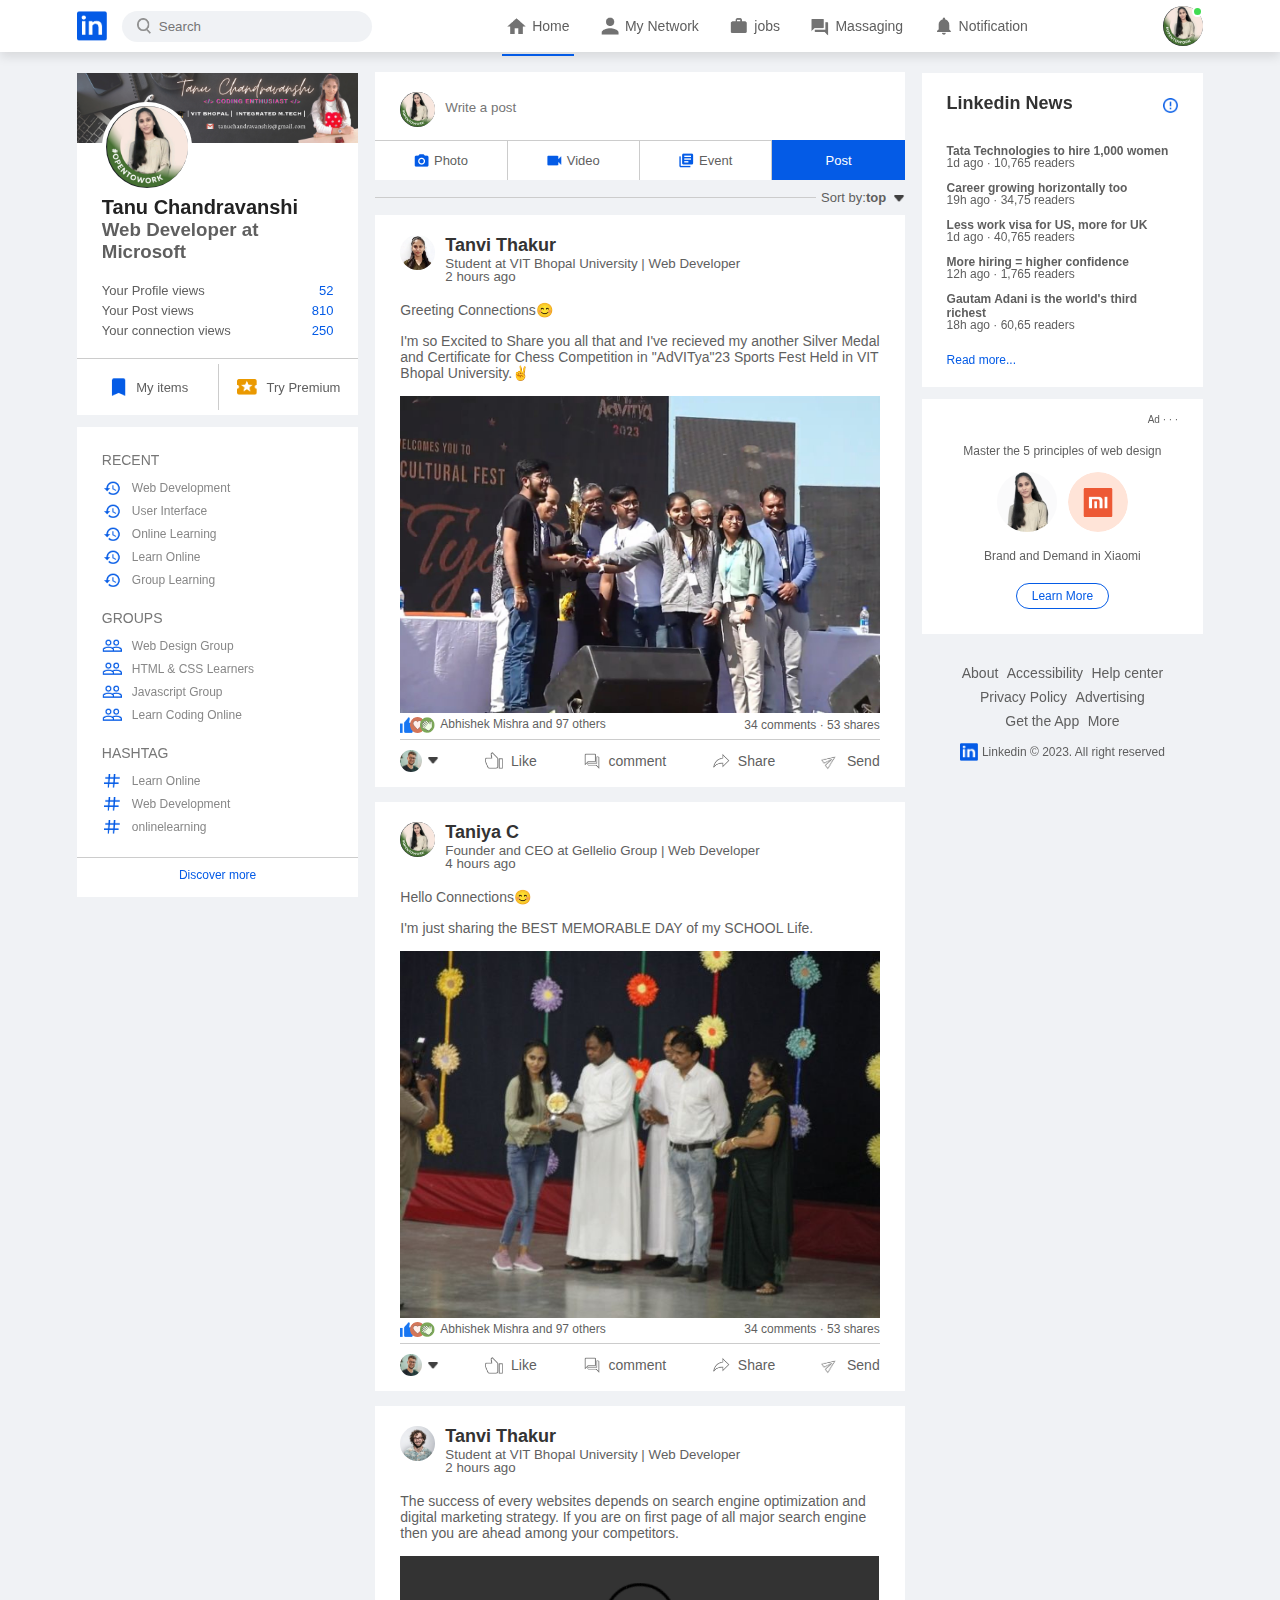
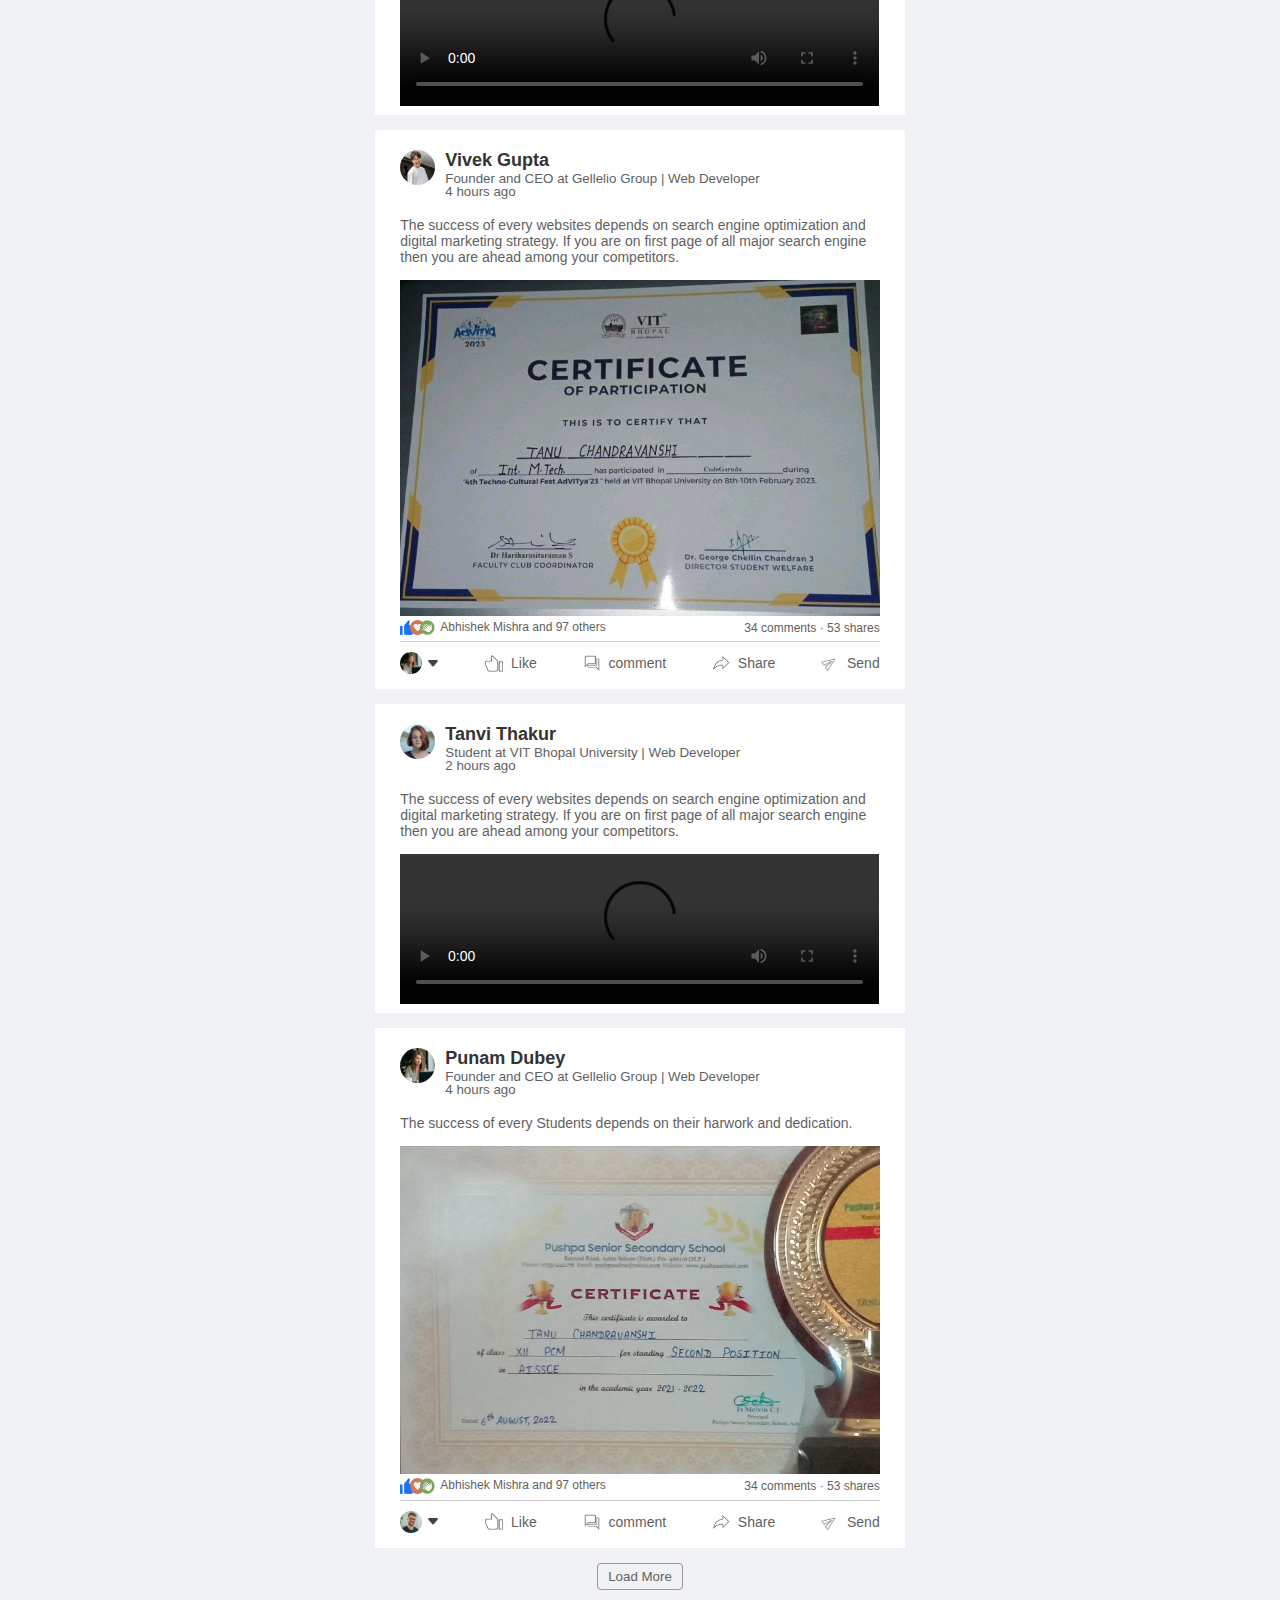
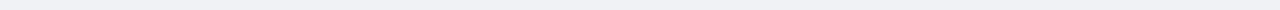
==== index.html @ ecf0cef1 "Add files via upload" ====
<!DOCTYPE html>
<html lang="en">

<head>
    <meta charset="UTF-8">
    <meta http-equiv="X-UA-Compatible" content="IE=edge">
    <meta name="viewport" content="width=device-width, initial-scale=1.0">
    <title>Linkedin Website</title>
    <link rel="stylesheet" href="style.css">
</head>

<body>

    <nav class="navbar">
        <div class="navbar-left">
            <a href="index.html" class="logo"><img src="images/logo.png"></a>

            <div class="search-box">
                <img src="images/search.png">
                <input type="text" placeholder="Search">
            </div>
        </div>
        <div class="navbar-center">
            <ul>
                <li><a href="#" class="active-link"><img src="images/home.png"> <span>Home</span></a></li>
                <li><a href="#"><img src="images/network.png"> <span>My Network</span></a></li>
                <li><a href="#"><img src="images/jobs.png"> <span>jobs</span></a></li>
                <li><a href="#"><img src="images/message.png"> <span>Massaging</span></a></li>
                <li><a href="#"><img src="images/notification.png"> <span>Notification</span></a></li>
            </ul>
        </div>
        <div class="navbar-right">
            <div class="online">
                <img src="images/tr.png" class="nav-profile-img" onclick="toggleMenu()">
            </div>

        </div>
        <!---------------------profile-drop  down menu---------------------->
        <div class="profile-menu-wrap" id="profileMenu">
            <div class="profile-menu">
                 <div id="dark-btn" >
                <span></span>

            </div>

                <div class="user-info">
                    <img src="images/tr.png">
                    <div>
                        <h3>Tanu Chandravanshi</h3>
                        <a href="profilee.html">See Your Profile</a>
                    </div>
                </div>
                <hr>
                <a href="#" class="profile-menu-link">
                    <img src="images/feedback.png">
                    <p>Give Feedback</p>
                    <span></span>
                </a>
                <a href="#" class="profile-menu-link">
                    <img src="images/setting.png">
                    <p>Setting & Privacy</p>
                    <span></span>
                </a>

                <a href="#" class="profile-menu-link">
                    <img src="images/help.png">
                    <p>Help & Support</p>
                    <span></span>
                </a>
                <a href="#" class="profile-menu-link">
                    <img src="images/display.png">
                    <p>Display & Accessibility</p>
                    <span></span>
                </a>
                <a href="#" class="profile-menu-link">
                    <img src="images/logout.png">
                    <p>Logout</p>
                    <span></span>
                </a>


            </div>
        </div>





    </nav>

    <!----------------------------navbar close---------------------------->

    <div class="container">
        <!-------------left-sidebar----------------->
        <div class="left-sidebar">
            <div class="sidebar-profile-box">
                <img src="images/banner.png" width="100%">
                <div class="sidebar-profile-info">
                    <img src="images/tr.png">
                    <h1>Tanu Chandravanshi</h1>
                    <h3>Web Developer at Microsoft</h3>
                    <ul>
                        <li>Your Profile views<span> 52</span></li>
                        <li>Your Post views<span> 810</span></li>
                        <li>Your connection views<span> 250</span></li>
                    </ul>
                </div>
                <div class="sidebar-profile-link">
                    <a href="#"><img src="images/items.png"> My items</a>
                    <a href="#"><img src="images/premium.png"> Try Premium</a>

                </div>

            </div>
            <div class="sidebar-activity" id="sidebarActivity">
                <h3>RECENT</h3>
                <a href="#"><img src="images/recent.png">Web Development</a>
                <a href="#"><img src="images/recent.png">User Interface</a>
                <a href="#"><img src="images/recent.png">Online Learning</a>
                <a href="#"><img src="images/recent.png">Learn Online</a>
                <a href="#"><img src="images/recent.png">Group Learning</a>
                <h3>GROUPS</h3>
                <a href="#"><img src="images/group.png">Web Design Group</a>
                <a href="#"><img src="images/group.png">HTML & CSS Learners</a>
                <a href="#"><img src="images/group.png"> Javascript Group</a>
                <a href="#"><img src="images/group.png">Learn Coding Online</a>
                <h3>HASHTAG</h3>
                <a href="#"><img src="images/hashtag.png">Learn Online</a>
                <a href="#"><img src="images/hashtag.png">Web Development</a>
                <a href="#"><img src="images/hashtag.png">onlinelearning</a>
                <div class="discover-more-link">
                    <a href="#">Discover more</a>
                </div>

            </div>

          <p id="showMoreLink" onclick="toggleActivity()">Show more <b>+</b></p>

        </div>
        <!-------------main-content---------->
        <div class="main-content">
            <div class="create-post">
                <div class="create-post-input">
                    <img src="images/tr.png">
                    <textarea rows="2" placeholder="Write a post"></textarea>
                </div>

                <div class="create-post-links">
                    <li><img src="images/photo.png">Photo</li>
                    <li><img src="images/video.png">Video</li>
                    <li><img src="images/event.png">Event</li>
                    <li>Post</li>
                </div>
            </div>
            <div class="sort-by">
                <hr>
                <p> Sort by:<span>top <img src="images/down-arrow.png"></span></p>


            </div>
            <div class="post">
                <div class="post-author">
                    <img src="images/tu.jpg">
                    <div>
                        <h1>Tanvi Thakur</h1>
                        <small>Student at VIT Bhopal University | Web Developer </small>
                        <small>2 hours ago</small>
                    </div>
                </div>
                <p>Greeting Connections😊<p>
                    I'm so Excited to Share you all that and I've recieved my another Silver Medal and Certificate for Chess Competition in "AdVITya"23 Sports Fest Held in VIT Bhopal University.✌</p></p>
                <img src="images/c4.jpg" width="100%">

                <div class="post-stats">
                    <div>
                        <img src="images/like-blue.png">
                        <img src="images/love.png">
                        <img src="images/clap.png">
                        <span class="liked-users">Abhishek Mishra and 97 others</span>

                    </div>
                    <div>
                        <span>34 comments &middot; 53 shares</span>
                    </div>



                </div>
                <div class="post-activity">
                    <div>
                        <img src="images/user-1.png" class="post-activity-user-icon">
                        <img src="images/down-arrow.png" class="post-activity-arrow-icon">
                    </div>
                    <div class="post-activity-link">
                        <img src="images/like.png">
                        <span>Like</span>
                    </div>
                    <div class="post-activity-link">
                        <img src="images/comment.png">
                        <span>comment</span>
                    </div>
                    <div class="post-activity-link">
                        <img src="images/share.png">
                        <span>Share</span>
                    </div>
                    <div class="post-activity-link">
                        <img src="images/send.png">
                        <span>Send</span>
                    </div>

                </div>

            </div>

            <div class="post">
                <div class="post-author">
                    <img src="images/tr.png">
                    <div>
                        <h1>Taniya C</h1>
                        <small>Founder and CEO at Gellelio Group | Web Developer </small>
                        <small>4 hours ago</small>
                    </div>
                </div>
                <p>Hello Connections😊  <p> I'm just sharing the BEST MEMORABLE DAY of my SCHOOL Life.
                </p>
                   
                    </p>
                <img src="images/c3.jpg" width="100%">

                <div class="post-stats">
                    <div>
                        <img src="images/like-blue.png">
                        <img src="images/love.png">
                        <img src="images/clap.png">
                        <span class="liked-users">Abhishek Mishra and 97 others</span>

                    </div>
                    <div>
                        <span>34 comments &middot; 53 shares</span>
                    </div>



                </div>
                <div class="post-activity">
                    <div>
                        <img src="images/user-1.png" class="post-activity-user-icon">
                        <img src="images/down-arrow.png" class="post-activity-arrow-icon">
                    </div>
                    <div class="post-activity-link">
                        <img src="images/like.png">
                        <span>Like</span>
                    </div>
                    <div class="post-activity-link">
                        <img src="images/comment.png">
                        <span>comment</span>
                    </div>
                    <div class="post-activity-link">
                        <img src="images/share.png">
                        <span>Share</span>
                    </div>
                    <div class="post-activity-link">
                        <img src="images/send.png">
                        <span>Send</span>
                    </div>

                </div>

            </div>
            <div class="post">
                <div class="post-author">
                    <img src="images/user-2.png">
                    <div>
                        <h1>Tanvi Thakur</h1>
                        <small>Student at VIT Bhopal University | Web Developer </small>
                        <small>2 hours ago</small>
                    </div>
                </div>
                <p>The success of every websites depends on search engine optimization and digital marketing strategy.
                    If
                    you are on first page of all major search engine then you are ahead among your competitors.</p>
                <video controls autoplay src="images/video.mp4" width="100%">

                <div class="post-stats">
                    <div>
                        <img src="images/like-blue.png">
                        <img src="images/love.png">
                        <img src="images/clap.png">
                        <span class="liked-users">Abhishek Mishra and 97 others</span>

                    </div>
                    <div>
                        <span>34 comments &middot; 53 shares</span>
                    </div>



                </div>
                <div class="post-activity">
                    <div>
                        <img src="images/user-3.png" class="post-activity-user-icon">
                        <img src="images/down-arrow.png" class="post-activity-arrow-icon">
                    </div>
                    <div class="post-activity-link">
                        <img src="images/like.png">
                        <span>Like</span>
                    </div>
                    <div class="post-activity-link">
                        <img src="images/comment.png">
                        <span>comment</span>
                    </div>
                    <div class="post-activity-link">
                        <img src="images/share.png">
                        <span>Share</span>
                    </div>
                    <div class="post-activity-link">
                        <img src="images/send.png">
                        <span>Send</span>
                    </div>

                </div>

            </div>
            <div class="post">
                <div class="post-author">
                    <img src="images/user-5.png">
                    <div>
                        <h1>Vivek Gupta</h1>
                        <small>Founder and CEO at Gellelio Group | Web Developer </small>
                        <small>4 hours ago</small>
                    </div>
                </div>
                <p>The success of every websites depends on search engine optimization and digital marketing strategy.
                    If
                    you are on first page of all major search engine then you are ahead among your competitors.</p>
                <img src="images/c2.jpg" width="100%">

                <div class="post-stats">
                    <div>
                        <img src="images/like-blue.png">
                        <img src="images/love.png">
                        <img src="images/clap.png">
                        <span class="liked-users">Abhishek Mishra and 97 others</span>

                    </div>
                    <div>
                        <span>34 comments &middot; 53 shares</span>
                    </div>



                </div>
                <div class="post-activity">
                    <div>
                        <img src="images/user-4.png" class="post-activity-user-icon">
                        <img src="images/down-arrow.png" class="post-activity-arrow-icon">
                    </div>
                    <div class="post-activity-link">
                        <img src="images/like.png">
                        <span>Like</span>
                    </div>
                    <div class="post-activity-link">
                        <img src="images/comment.png">
                        <span>comment</span>
                    </div>
                    <div class="post-activity-link">
                        <img src="images/share.png">
                        <span>Share</span>
                    </div>
                    <div class="post-activity-link">
                        <img src="images/send.png">
                        <span>Send</span>
                    </div>

                </div>

            </div>
            <div class="post">
                <div class="post-author">
                    <img src="images/user-3.png">
                    <div>
                        <h1>Tanvi Thakur</h1>
                        <small>Student at VIT Bhopal University | Web Developer </small>
                        <small>2 hours ago</small>
                    </div>
                </div>
                <p>The success of every websites depends on search engine optimization and digital marketing strategy.
                    If
                    you are on first page of all major search engine then you are ahead among your competitors.</p>
                    <video controls autoplay src="images/self.mp4" width="100%">

                <div class="post-stats">
                    <div>
                        <img src="images/like-blue.png">
                        <img src="images/love.png">
                        <img src="images/clap.png">
                        <span class="liked-users">Abhishek Mishra and 97 others</span>

                    </div>
                    <div>
                        <span>34 comments &middot; 53 shares</span>
                    </div>



                </div>
                <div class="post-activity">
                    <div>
                        <img src="images/user-4.png" class="post-activity-user-icon">
                        <img src="images/down-arrow.png" class="post-activity-arrow-icon">
                    </div>
                    <div class="post-activity-link">
                        <img src="images/like.png">
                        <span>Like</span>
                    </div>
                    <div class="post-activity-link">
                        <img src="images/comment.png">
                        <span>comment</span>
                    </div>
                    <div class="post-activity-link">
                        <img src="images/share.png">
                        <span>Share</span>
                    </div>
                    <div class="post-activity-link">
                        <img src="images/send.png">
                        <span>Send</span>
                    </div>

                </div>


            </div>
            <div class="post">
                <div class="post-author">
                    <img src="images/user-4.png">
                    <div>
                        <h1>Punam Dubey</h1>
                        <small>Founder and CEO at Gellelio Group | Web Developer </small>
                        <small>4 hours ago</small>
                    </div>
                </div>
                <p>The success of every Students depends on their harwork and dedication.</p>
                <img src="images/C9.jpg" width="100%">

                <div class="post-stats">
                    <div>
                        <img src="images/like-blue.png">
                        <img src="images/love.png">
                        <img src="images/clap.png">
                        <span class="liked-users">Abhishek Mishra and 97 others</span>

                    </div>
                    <div>
                        <span>34 comments &middot; 53 shares</span>
                    </div>



                </div>
                <div class="post-activity">
                    <div>
                        <img src="images/user-1.png" class="post-activity-user-icon">
                        <img src="images/down-arrow.png" class="post-activity-arrow-icon">
                    </div>
                    <div class="post-activity-link">
                        <img src="images/like.png">
                        <span>Like</span>
                    </div>
                    <div class="post-activity-link">
                        <img src="images/comment.png">
                        <span>comment</span>
                    </div>
                    <div class="post-activity-link">
                        <img src="images/share.png">
                        <span>Share</span>
                    </div>
                    <div class="post-activity-link">
                        <img src="images/send.png">
                        <span>Send</span>
                    </div>

                </div>

            </div>

            <button type="button" class = "load-more-btn">Load More</button>

        </div>
        <!-------------right-sidebar----------------->
        <div class="right-sidebar">
            <div class="sidebar-news">
                <img src="images/more.png" class="info-icon">
                <h3> Linkedin News</h3>
                <a href="#">Tata Technologies to hire 1,000 women</a>
                <span>1d ago &middot; 10,765 readers </span>

                <a href="#">Career growing horizontally too</a>
                <span>19h ago &middot; 34,75 readers </span>

                <a href="#">Less work visa for US, more for UK </a>
                <span>1d ago &middot; 40,765 readers </span>

                <a href="#"> More hiring = higher confidence</a>
                <span>12h ago &middot; 1,765 readers </span>

                <a href="#">Gautam Adani is the world's third richest</a>
                <span>18h ago &middot; 60,65 readers </span>

                <a href="#" class="read-more-link">Read more...</a>

            </div>

            

                <div class="sidebar-ad">
                    <small>Ad &middot; &middot; &middot;</small>
                    <p> Master the 5 principles of web design</p>
                    <div>
                        <img src="images/tann.png">
                        <img src="images/mi-logo.png">
                    </div>
                    <b>Brand and Demand in Xiaomi</b>
                    <a href="#" class="ad-link">Learn More</a>
                </div>

                <div class="sidebar-useful-links">
                    <a href="#">About</a>
                    <a href="#">Accessibility</a>
                    <a href="#">Help center</a>
                    <a href="#">Privacy Policy</a>
                    <a href="#">Advertising</a>
                    <a href="#">Get the App</a>
                    <a href="#">More</a>

                    <div class="copyright-msg">
                        <img src="images/logo.png">
                        <p>Linkedin &#169; 2023. All right reserved</p>

                    </div>

                </div>
            </div>

            

            </div>
        </div>

    </div>
    <script src="javascript.js"></script>

</body>

</html>
---- style.css ----
* {
    margin: 0;
    padding: 0;
    font-family: 'poppins',sans-serif;
    box-sizing:border-box;
}

:root{
    --body-color:#5f5f5f;
    --nav-color:#fff;
    --bg-color:#f0f2f5;


}

.dark-theme{
    --body-color:#0a0a0a;
    --nav-color:#000;
    --bg-color:#000;
}


body{
    background: var(--bg-color);
    color:var(--body-color);
    transition: background 0.3s;;

}
a{
    text-decoration: none;
    color:#5f5f5f;
}


.navbar{
    display: flex;
    align-items: center;
    justify-content: space-between;
    background: #fff;
    padding:6px 6%;
    position: sticky;
    top:0;
    z-index:100;
    box-shadow: 0 5px 10px rgba(0,0,0,0.1);
}
.logo img{
    width:30px;
    margin-right: 15px;
    display: block;
}
.navbar-center ul li{
    display:inline-block;
    list-style: none;
}
.navbar-center ul li a{
    display: flex;
    align-items: center;
    font-size:14px;
    margin:5px 8px;
    padding-right:5px;
    position: relative;
     
} 
.navbar-center ul li a img{
    width:30px;

}
.navbar-center ul li a::after{
    content: '';
    width:0;
    height:2px;
    background: #045be6;
    position:absolute;
    bottom:-15px;
    transition: width 0.3s;
}
.navbar-center ul li a:hover::after,.navbar-center ul li a.active-link::after{
    width:100%;
}

.nav-profile-img{
    width:40px;
    border-radius:50%;
    display: block;
    cursor: pointer;
    position: relative;
}
.online{
    position: relative;
}
.online::after{
    content:'';
    width:7px;
    height:7px;
    border:2px solid #fff;
    border-radius: 50%;
    top:0px;
    right: 0px;
    background: #41db51;
    position: absolute;
    
}
.search-box{
    background: #f0f2f5;
    width: 250px;
    border-radius: 20px;
    display: flex;
    align-items: center;
    padding: 0 15px;
}
.navbar-left{
    display:flex;
    align-items:center;
}
.search-box img{
    width: 14px;
}

.search-box input{
    width:100%;
    background: transparent;
    padding:8px;
    outline: none;
    border:0;
}

/*--------navbar end-----------*/

.container{
    display: flex;
    flex-wrap: wrap;
    justify-content: space-between;
    padding: 20px 6%;
}
/*--------left sidebar-----------*/
.left-sidebar{
    flex-basis: 25%;
    align-self:flex-start; 
    position: sticky; 
    top:73px;
 }
 .sidebar-profile-box{
    background: #fff;
 }
 .sidebar-profile-info{
    padding:0 25px;
 }
 .sidebar-profile-info img{
    width:90px;
    border-radius: 50%;
    background: #fff;
    padding:4px;
    margin-top:-45px;
 }

 .sidebar-profile-info h1{
    font-size: 20px;
    font-weight: 600;
    color:#222;
 }
 .sid eb ar-profile-info h3{
    font-size: 14px;
    font-weight: 500;
    color:#777;
 }
 .sidebar-profile-info ul{
    list-style:none;
    margin:20px 0;
 }

 .sidebar-profile-info ul li{
    width:100%;
    margin:5px 0;
    font-size:13px;
 }
 .sidebar-profile-info ul li span{
    float:right;
    color:#045be6;
 }

.sidebar-profile-link{
    display:flex;
    align-items: center;
    border-top:1px solid #ccc;
}
.sidebar-profile-link a{
    flex-basis:50%;
    display:flex;
    align-items: center;
    justify-content: center;
    padding:15px 0;
    font-size: 13px;
    border-left: 1px solid #ccc;
}

.sidebar-profile-link a:first-child{
    border-left:0;
}
.sidebar-profile-link a img{
    width:20px;
    margin-right:10px;
}
.sidebar-activity{
    background: #fff;
    padding:5px 25px;
    margin: 12px 0;
}
.sidebar-activity h3{
    color:#777;
    font-size:14px;
    font-weight:500;
    margin:20px 0 10px;
}
.sidebar-activity a{
    display:flex;
    align-items: center;
    font-size:12px;
    font-weight:500;
    color:#888;
    margin: 3px 0;
}

.sidebar-activity a img{
    width:20px;
    margin-right: 10px;
}

.discover-more-link{
    border-top: 1px solid  #ccc;
    text-align:center;
    margin-top:20px;
    margin-left:-25px;
    margin-right:-25px;
}

.discover-more-link a{
    color:#045be6;
    display:inline-block;
    margin:10px 0;
}




 /*--------right sidebar-----------*/
 .right-sidebar{
    flex-basis: 25%;
    align-self:flex-start;
    position: sticky; 
    top:73px;
 }
 .sidebar-news{
    background: #fff;
    padding:10px 25px;
 }

 .info-icon{
    width:15px;
    float:right;
    margin-top:15px;
 }

 .sidebar-news h3{
    font-size:18px;
    font-weight:600;
    color: #333;
    margin:10px 0 30px;
 }
.sidebar-news a{
    display:block;
    font-size: 12px;
    font-weight: 600    ;
    margin-top:10px;
    margin-bottom: -5px;

}
.sidebar-news span{
    font-size:12px;
}

.sidebar-news .read-more-link{
    color: #045be6;
    font-weight: 500;
    margin:20px 0 10px;
}

.sidebar-ad{
    background: #fff;
    padding: 15px 25px;
    text-align: center;
    margin: 12px 0;
    font-size: 12px;
}
.sidebar-ad img{
    width:60px;
    border-radius:50%;
    margin:4px;
}

.sidebar-ad small{
    float: right;
    font-weight:500;
}
.sidebar-ad p{
    margin-top: 30px;
    margin-bottom: 10px;
}
.sidebar-ad b{
    display: block;
    font-weight:500;
    margin-top:10px;
}
.ad-link{
    display:inline-block;
    border:1px solid #045be6;
    border-radius:30px;
    padding:5px 15px;
    color:#045be6;
    font-weight: 500;
    margin:20px auto 10px;
}
.sidebar-useful-links{
    padding:15px 25px;
    text-align: center;
}

.sidebar-useful-links a{
    display: inline-block;
    font-size:14px;
    margin:4px 2px; 
}
.copyright-msg{
    display:flex;
    align-items: center;
    justify-content: center;
    font-size: 12px;
    margin-top:10px;
    font-weight:500;
}
.copyright-msg img{
    width:18px;
    margin-right:4px;
}


/*--------------main content-----*/
.main-content{
    flex-basis: 47%;
}
.create-post{
    background: #fff;
}
.create-post-input{
    padding:20px 25px 10px;
    display:flex;
    align-items: flex-start;
}
.create-post-input img{
    width:35px;
    border-radius: 50px;
    margin-right:10px;
}
.create-post-input textarea{
    width:100%;
    border:0;
    outline:0;
    resize:none;
    background: transparent;
    margin-top: 8px;
}
::placeholder{
    font-weight:500;
}
.create-post-links{
    display: flex;
    align-items:flex-start;
}
.create-post-links li{
    list-style: none;
    border-top: 1px solid #ccc;
    border-right: 1px solid #ccc;
    border-radius: 1px solid #ccc;
    flex-basis:25%;
    height:40px;
    font-size:13px;
    display:flex;
    align-items: center;
    justify-content: center;
    cursor:pointer;

}

.create-post-links li img{
     width:15px;
     margin-right:5px;
}

.create-post-links li:last-child{
    background: #045be6;
    color: #fff;
    border-top:0;
    border-right:0;
}
.sort-by{
    display:flex;
    align-items: center;
    margin:10px 0;
}
.sort-by hr{
    flex:1;
    border:0;
    height:1px;
    background: #ccc;
}
.sort-by p{
    font-size:13px;
    padding-left:5px;
}
.sort-by p span{
    font-weight: 600;
    cursor:pointer;
}

.sort-by p span img{
    width:12px;
    margin-left: 3px;
}
.post{
    background:#fff;
    padding:20px 25px 5px;
    margin:5px 0 15px;
}
.post-author{
    display:flex;
    align-items: flex-start;
    margin-bottom: 20px;
}
.post-author img{
    width:35px;
    border-radius: 50%;
    margin-right:10px;
}
.post-author h1{
    font-size:18px;
    font-weight:600;
    color:#333;
}
.post-author small{
    display:block;
    margin-bottom:-2px;
}
.post p{
    font-size:14px;
    margin-bottom:15px;
}
.post-stats{
    display:flex;
    flex-wrap:wrap;
    align-items: center;
    justify-content: space-between;
    font-size:12px;
    border-bottom:1px solid #ccc;
    padding-bottom: 6px;
}
.post-stats{
    display: flex;
    align-items: center;
}
.post-stats div{
    display: flex;
    align-items: ce;
}
.post-stats img{
    width:15px;
    margin-right:-5px;
}
.liked-users{
    margin-left:10px;
}
.post-activity{
    display:flex;
    align-items: center;
    justify-content: space-between;
    padding:10px 0;
    font-size: 14px;
    font-weight: 500;
}
.post-activity div{
    display: flex;
    align-items: center;

}
.post-activity-user-icon{
    width:22px;
    border-radius:50%;
}
.post-activity-arrow-icon{
    width:12px;
    margin-left: 5px;
}
.post-activity-link img{
    width:18px;
    margin-right: 8px;
}

.load-more-btn{
    display: block;
    margin:auto;
    cursor:pointer;
    padding:5px 10px;
    border:1px solid #9a9a9a;
    color:#626262;
    background: transparent;
    border-radius: 4px;
}

/*------------------------profile-drop-down-menu--------------------*/
.profile-menu-wrap{
    position:absolute;
    top:90%;
    right:5%;
    width:320px;
    max-height: 0;
    overflow:hidden;
    transition:max-height 0.3s ;
    
    
}
.profile-menu-wrap.open-menu{
    max-height:400px;
}
.profile-menu{
    background: #222;
    color:#fff;
    padding:20px;
    margin:10px;
}
#dark-btn{
    position:absolute;
    top:20px;
    right:20px;
    background: #ccc;
    width:45px;
    border-radius: 15px;
    padding:2px 3px;
    cursor:pointer;
    display:flex;
    transition: padding-left 0.5s, background 0.5s;
}

#dark-btn span{
    width:18px;
    height: 18px;
    background: #fff;
    border-radius: 50%;
    display:inline-block;
}
#dark-btn.dark-btn-on{
    padding-left: 23px;
    background: #0a0a0a;
}
.user-info{
    display:flex;
    align-items:center;
}
.user-info img{
    width: 50px;
    border-radius:50%;
    margin-right:15px;
}

.user-info h3{
    font-weight: 500;
    margin-bottom: -7px;
}
.user-info a{
    color:#c9dbf8;
    font-size: 13px;
}

.profile-menu hr{
    border:0;
    height:1px;
    width:100%;
    background:#fff;
    margin:15px 0 10px;
}
.profile-menu-link{
    display:flex;
    align-items: center;
    color:#fff;
    margin:12px 0;
    font-size:14px;
}
.profile-menu-link p{
    width:100%;
}
.profile-menu-link img{
    width:35px;
    border-radius: 50%;
    margin-right: 15px;
}



/*----------------------profile-page------------*/

.profile-main{
    flex-basis:73%;
}
.profile-sidebar{
    flex-basis:25%;
    align-self: flex-start;
    position:sticky;
    top:73px;
}
.profile-container{
    background: #fff;
}
.profile-container-inner{
    padding: 0 4% 10px;
}

.profile-pic{
    width:150px;
    border-radius: 50%;
    margin-top: -75px;
    padding: 5px;
    background: #fff;
}

.profile-container h1{
    font-size: 28px;
    font-weight: 600;
    color:#222;
}
.profile-container b{
    font-weight:500;
}
.profile-container p{
    margin-top: 5px;
}
.profile-container p a{
    color:#045be6;
    font-weight:500; 
}
.mutual-connection{
    display:flex;
    align-items: center;
    margin: 20px 0;
}
.mutual-connection img{
    width: 30px;
    border-radius:50%;
    margin-right: 5px;
}
.profile-btn{
    margin:20px 0;
}
.profile-btn a {
    display:inline-flex;
    align-items: center;
    background: #e4e6eb;
    padding: 6px 15px;
    border-radius: 4px;
    margin-right: 10px;

}
.profile-btn a img{
    width:18px;
    margin-right:5px;
}
.profile-btn .primary-btn{
    background: #045be6;
    color: #fff;
}
.profile-description{
    background: #fff;
    padding: 20px 4% 30px;
    margin:12px 0;
}
.profile-description h2{
    color:#333;
    margin:10px 0 20px;
    font-weight:600;
}
.space{
    padding:20px;
}
.see-more-link{
    display: block;
    text-align: right;
    font-size:15px;
}

.profile-desc-row{
    display:flex;
    align-items:flex-start;
    margin: 20px 0;
}
.profile-desc-row img{
    width: 50px;
    margin-right: 25px;
    margin-top: 5px;
}

.profile-desc-row div{
    width:100%;
}

.profile-desc-row h3{
    font-size:18px;
    font-weight:600;
    color:#333;
}

.profile-desc-row b{
    display: block;
    font-weight: 500;
    font-size:15;
}
.profile-desc-row p{
    margin-top: 15px;
}

.profile-desc-row hr{
    border:0;
    border-bottom: 1px solid #999;
    margin-top: 10px;
}
.experience-link{
    display: flex;
    align-items: center;
    justify-content: center;
    padding-top: 20px;
    font-weight: 500;
}
.experience-link img{
    width: 20px;
    margin-left: 8px;
}
.skills-btn{
    display:inline-block;
    margin:10px 5px;
    padding:6px 18px;
    border:1px solid #777;
    border-radius: 30px;
    font: size 12px;
    font-weight: 500;

}
.language-btn{
    display:inline-block;
    margin: 10px 5px;
    padding:6px 18px;
    background: #e4e6eb;
    font-size:12px;
    font-weight: 500;
}


/*-----------------profile-right-sidebar-----------*/

.profile-sidebar .sidebar-ad{
    margin:0;
}

.sidebar-people{
    background: #fff;
    padding:10px 25px;
    margin:12px 0;
    font-size: 12px;
}
.sidebar-people h3{
    font-size:16px;
    font-weight: 600;
    margin:10px 0 20px;
}
.sidebar-people-row{
    display:flex;
    align-items:flex-start;
    margin:6px 0;
}
.sidebar-people-row img{
    width:40px;
    border-radius:50%;
    margin-right: 8px;
    margin-top: 5px;
}

.sidebar-people-row h2{
    font-weight:500;
    font-size:16px;
}
.sidebar-people-row a{
    display: inline-block;
    margin:10px 0;
    padding:5px 25px;
    border:1px solid #5f5f5f;
    border-radius:30px;
    font-weight:500;
}

.profile-footer{
    padding: 0 6% 30px;
}

.profile-footer .sidebar-useful-links{
    text-align: left;
    padding:0;
}
.profile-footer .copyright-msg{
     justify-content: flex-start;
}

#showMoreLink{
    display:none;
}



/*----------------media query for small screen--------------*/
@media (max-width: 900px){
    .search-box{
        background: transparent;
       
        display:none;
    }
    
    .search-box input{
        width:0;
        padding:0;
    }
    .navbar-center ul li a span{
        display:none;
    }
    .navbar-center ul li a{
        padding-right: 0;
        margin:5px;
    }
    .nav-profile-img{
        width:30px;
    }
    .container{
        padding: 15px 3%;
    }
    .left-sidebar, .right-sidebar{
        flex-basis:100%;
        position:relative;
        top:unset;
    }
    .main-content{
        flex-basis:100%;
    }
    .post-stats div{
        margin:2px 0;
    }
    .post-activity-link span{
        display:none;
    }
    .post-activity-link img{
        margin-right:0;
    }
    .profile-main, .profile-sidebar{
        flex-basis:100%;
    }
    .profile-container{
        font-size: 14px;
    }
    .profile-pic{
        width:100px;
        margin-top:-50px;

    }
    .profile-description{
        font-size:14px;
    }
    #showMoreLink{
        display:block;
        width:fit-content;
        margin:10px auto;
        font-size:14px;
        cursor:pointer;
    }
    .sidebar-activity{
        display:none;
    }
    .sidebar-activity.open-activity{
        display:block; 
    }
    .right-sidebar{
        display: none;
    }
    .left-sidebar{
        display: none;
    }
   
   
}
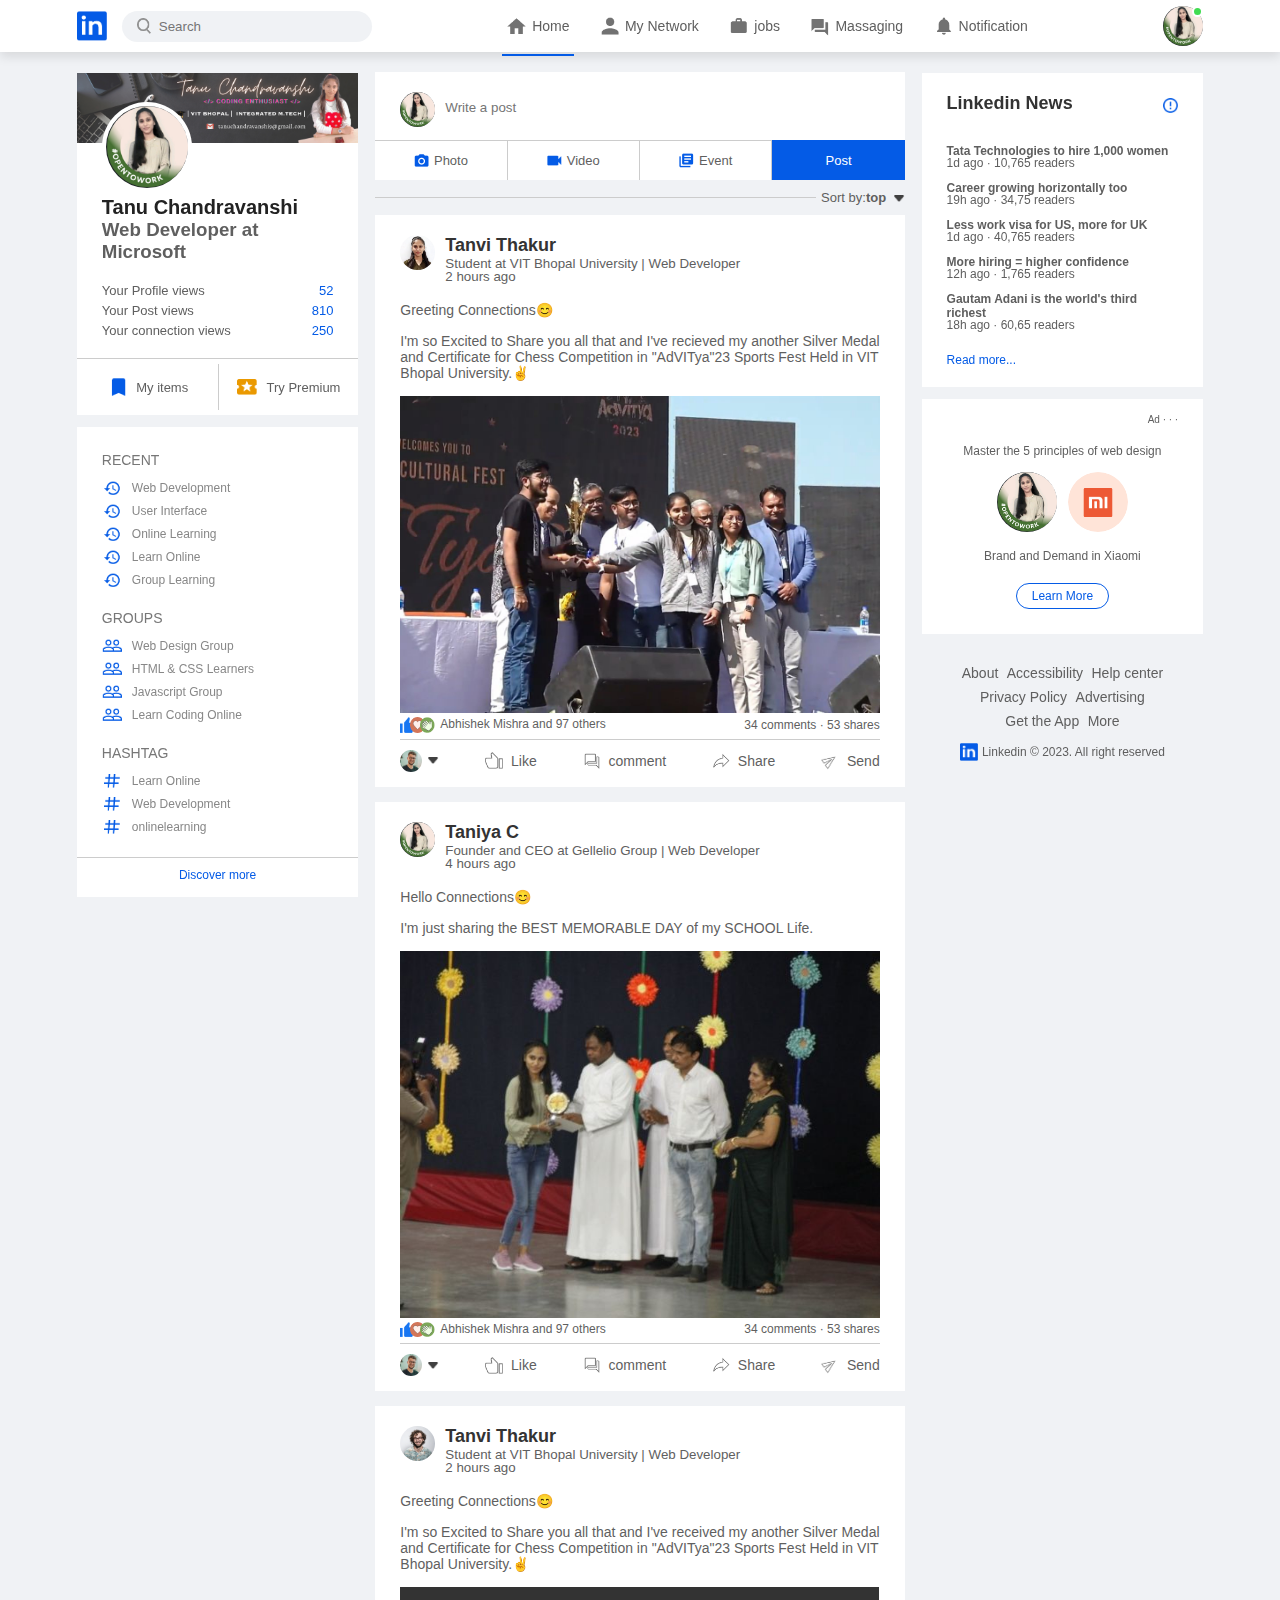
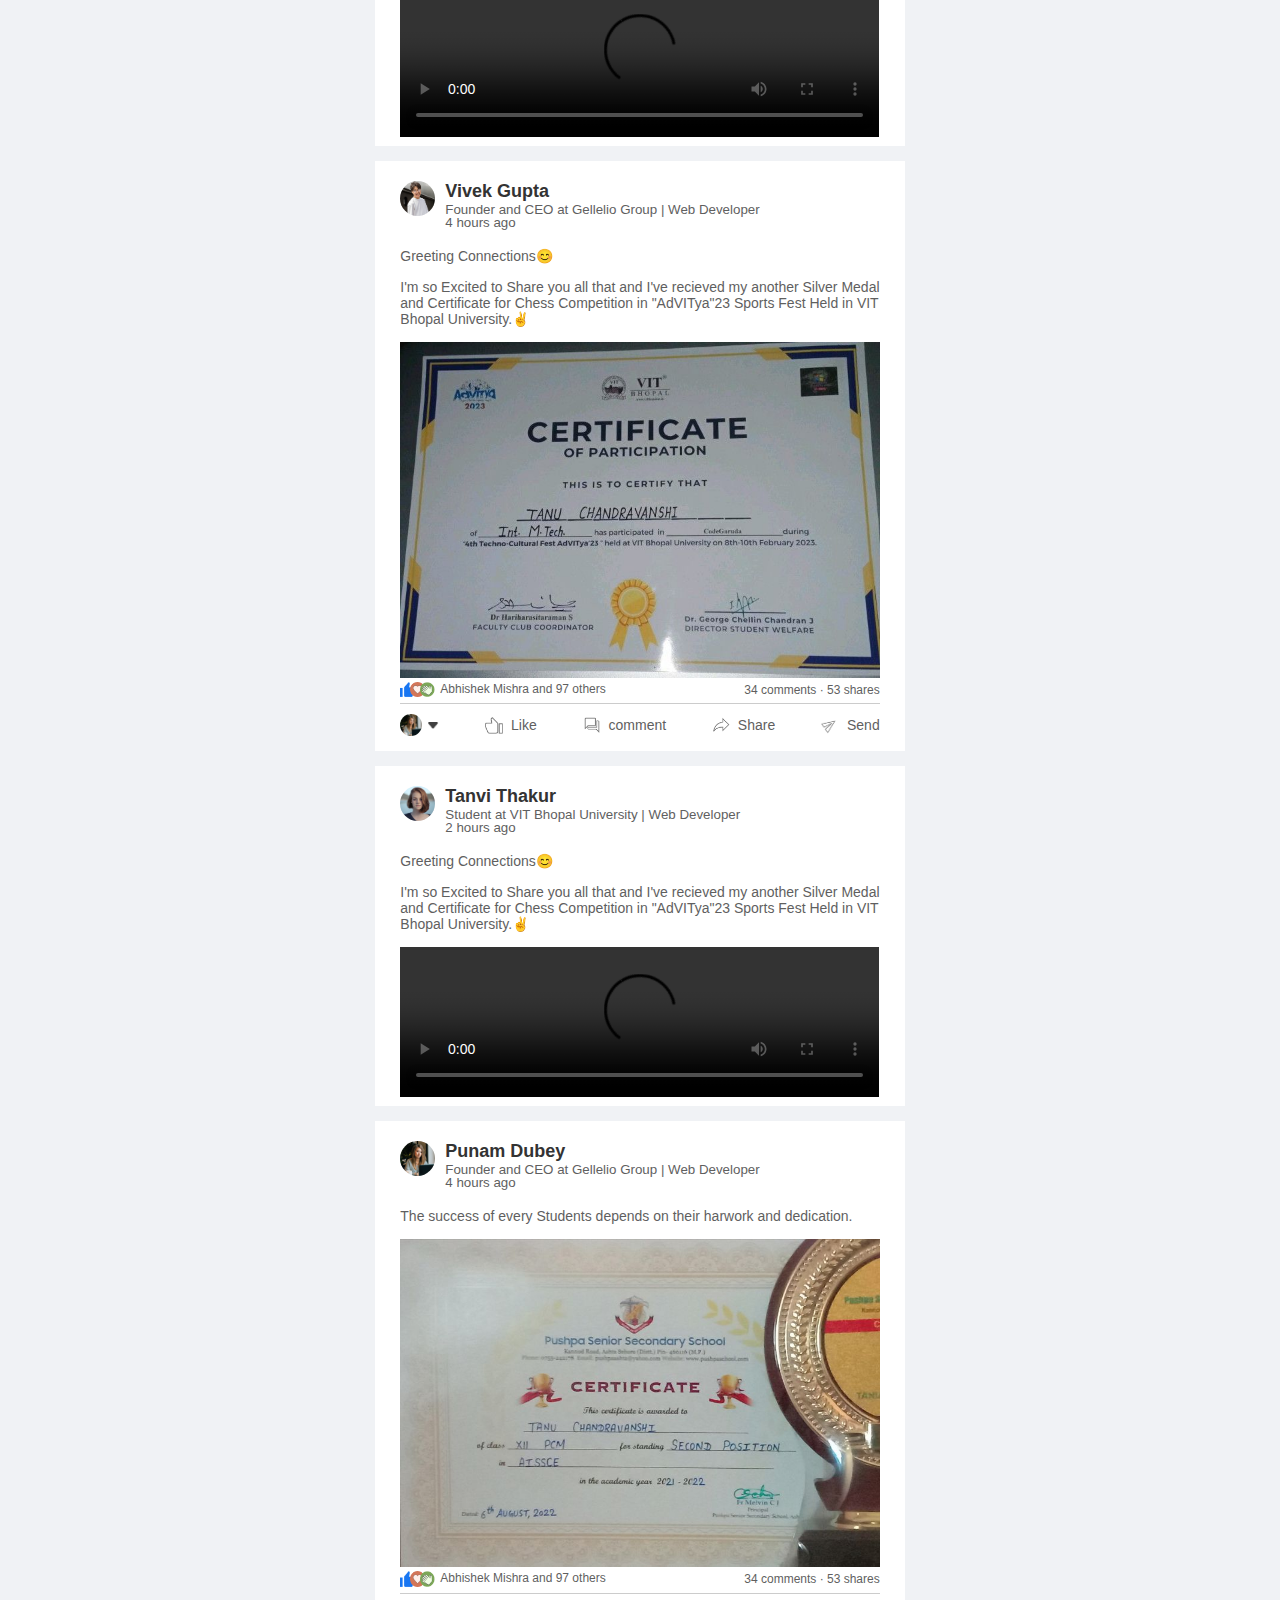
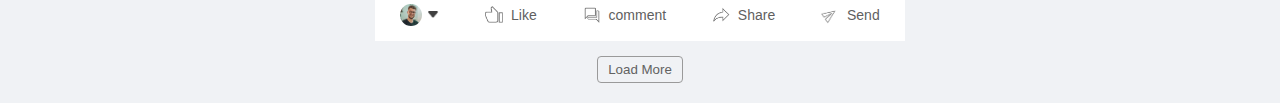
==== commit b506a79a: "index.html" ====
--- a/index.html
+++ b/index.html
@@ -276,10 +276,9 @@
                         <small>2 hours ago</small>
                     </div>
                 </div>
-                <p>The success of every websites depends on search engine optimization and digital marketing strategy.
-                    If
-                    you are on first page of all major search engine then you are ahead among your competitors.</p>
-                <video controls autoplay src="images/video.mp4" width="100%">
+                <p>Greeting Connections😊<p>
+                    I'm so Excited to Share you all that and I've received my another Silver Medal and Certificate for Chess Competition in "AdVITya"23 Sports Fest Held in VIT Bhopal University.✌</p></p>
+                <video controls autoplay src="images/video2.mp4" width="100%">
 
                 <div class="post-stats">
                     <div>
@@ -330,9 +329,8 @@
                         <small>4 hours ago</small>
                     </div>
                 </div>
-                <p>The success of every websites depends on search engine optimization and digital marketing strategy.
-                    If
-                    you are on first page of all major search engine then you are ahead among your competitors.</p>
+               <p>Greeting Connections😊<p>
+                    I'm so Excited to Share you all that and I've recieved my another Silver Medal and Certificate for Chess Competition in "AdVITya"23 Sports Fest Held in VIT Bhopal University.✌</p></p>
                 <img src="images/c2.jpg" width="100%">
 
                 <div class="post-stats">
@@ -384,9 +382,8 @@
                         <small>2 hours ago</small>
                     </div>
                 </div>
-                <p>The success of every websites depends on search engine optimization and digital marketing strategy.
-                    If
-                    you are on first page of all major search engine then you are ahead among your competitors.</p>
+                             <p>Greeting Connections😊<p>
+                    I'm so Excited to Share you all that and I've recieved my another Silver Medal and Certificate for Chess Competition in "AdVITya"23 Sports Fest Held in VIT Bhopal University.✌</p></p>
                     <video controls autoplay src="images/self.mp4" width="100%">
 
                 <div class="post-stats">
@@ -516,7 +513,7 @@
                     <small>Ad &middot; &middot; &middot;</small>
                     <p> Master the 5 principles of web design</p>
                     <div>
-                        <img src="images/tann.png">
+                        <img src="images/tr.png">
                         <img src="images/mi-logo.png">
                     </div>
                     <b>Brand and Demand in Xiaomi</b>
@@ -551,4 +548,4 @@
 
 </body>
 
-</html>+</html>
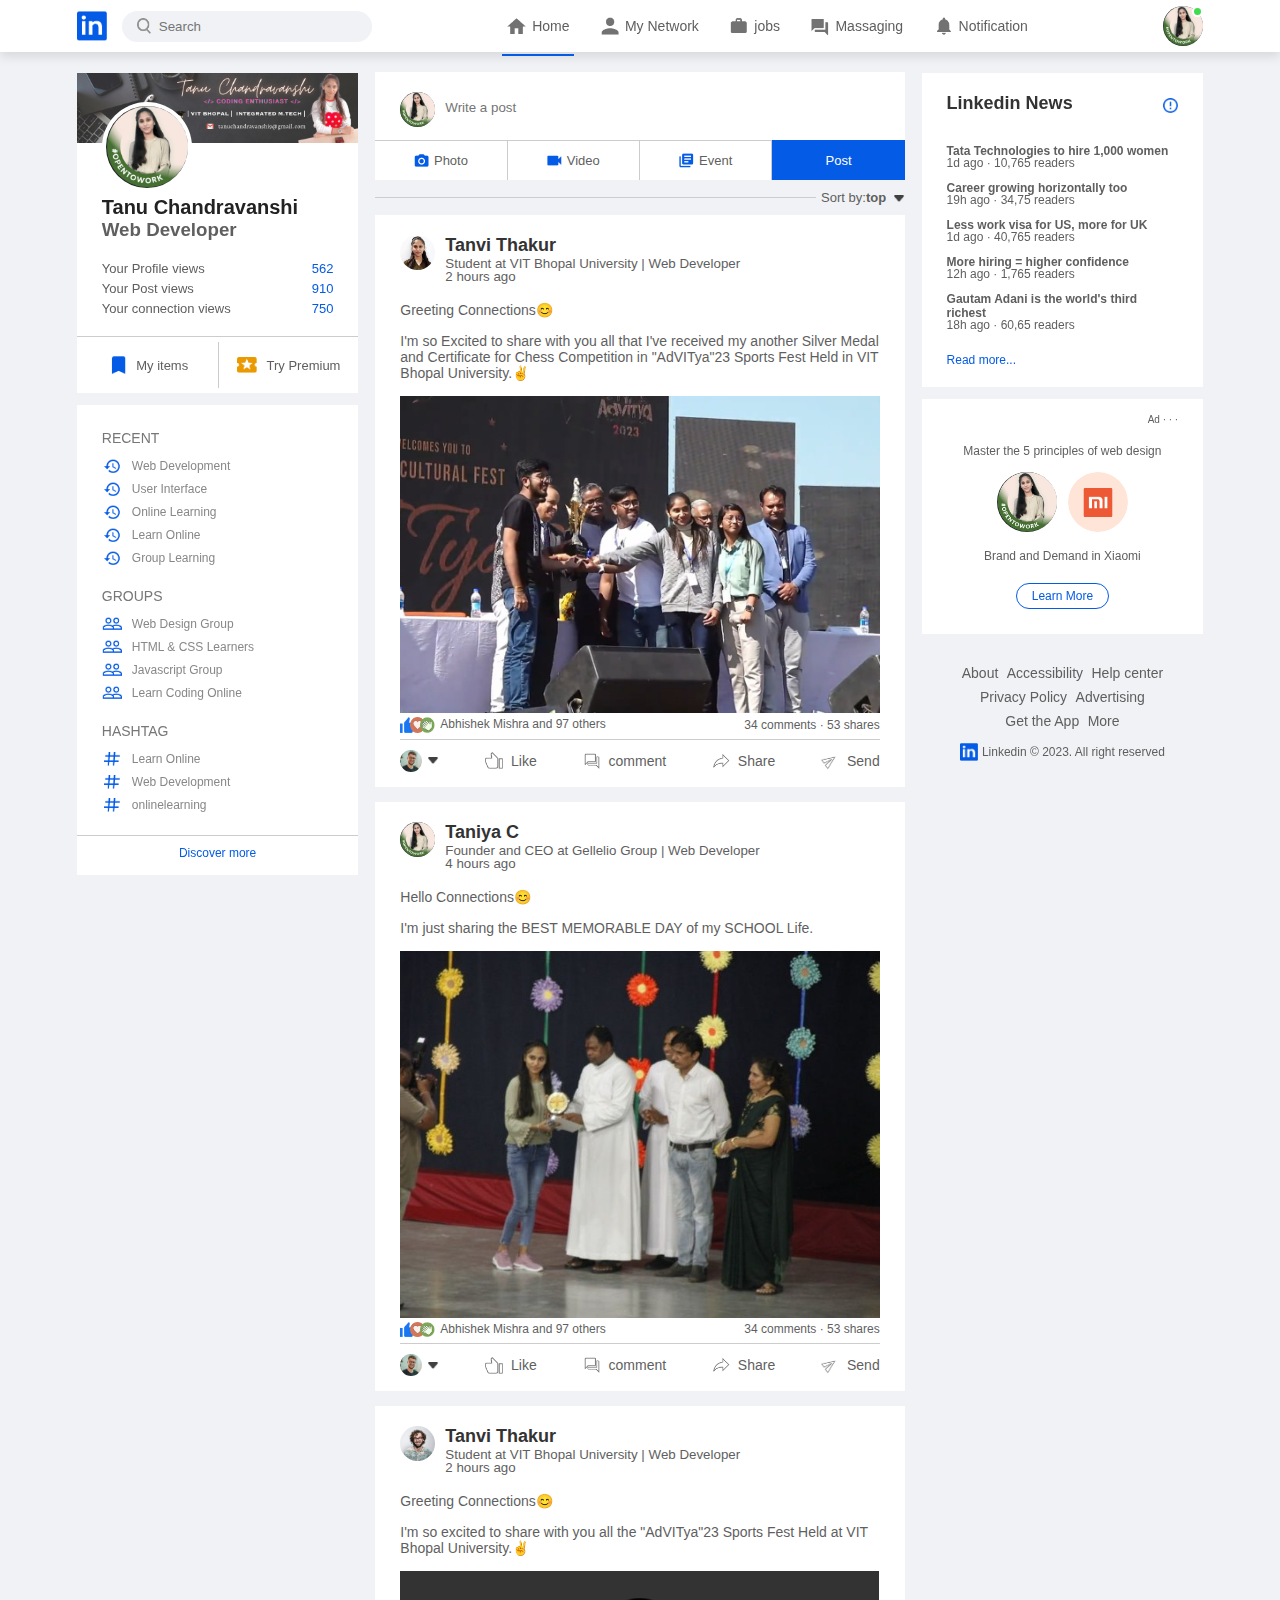
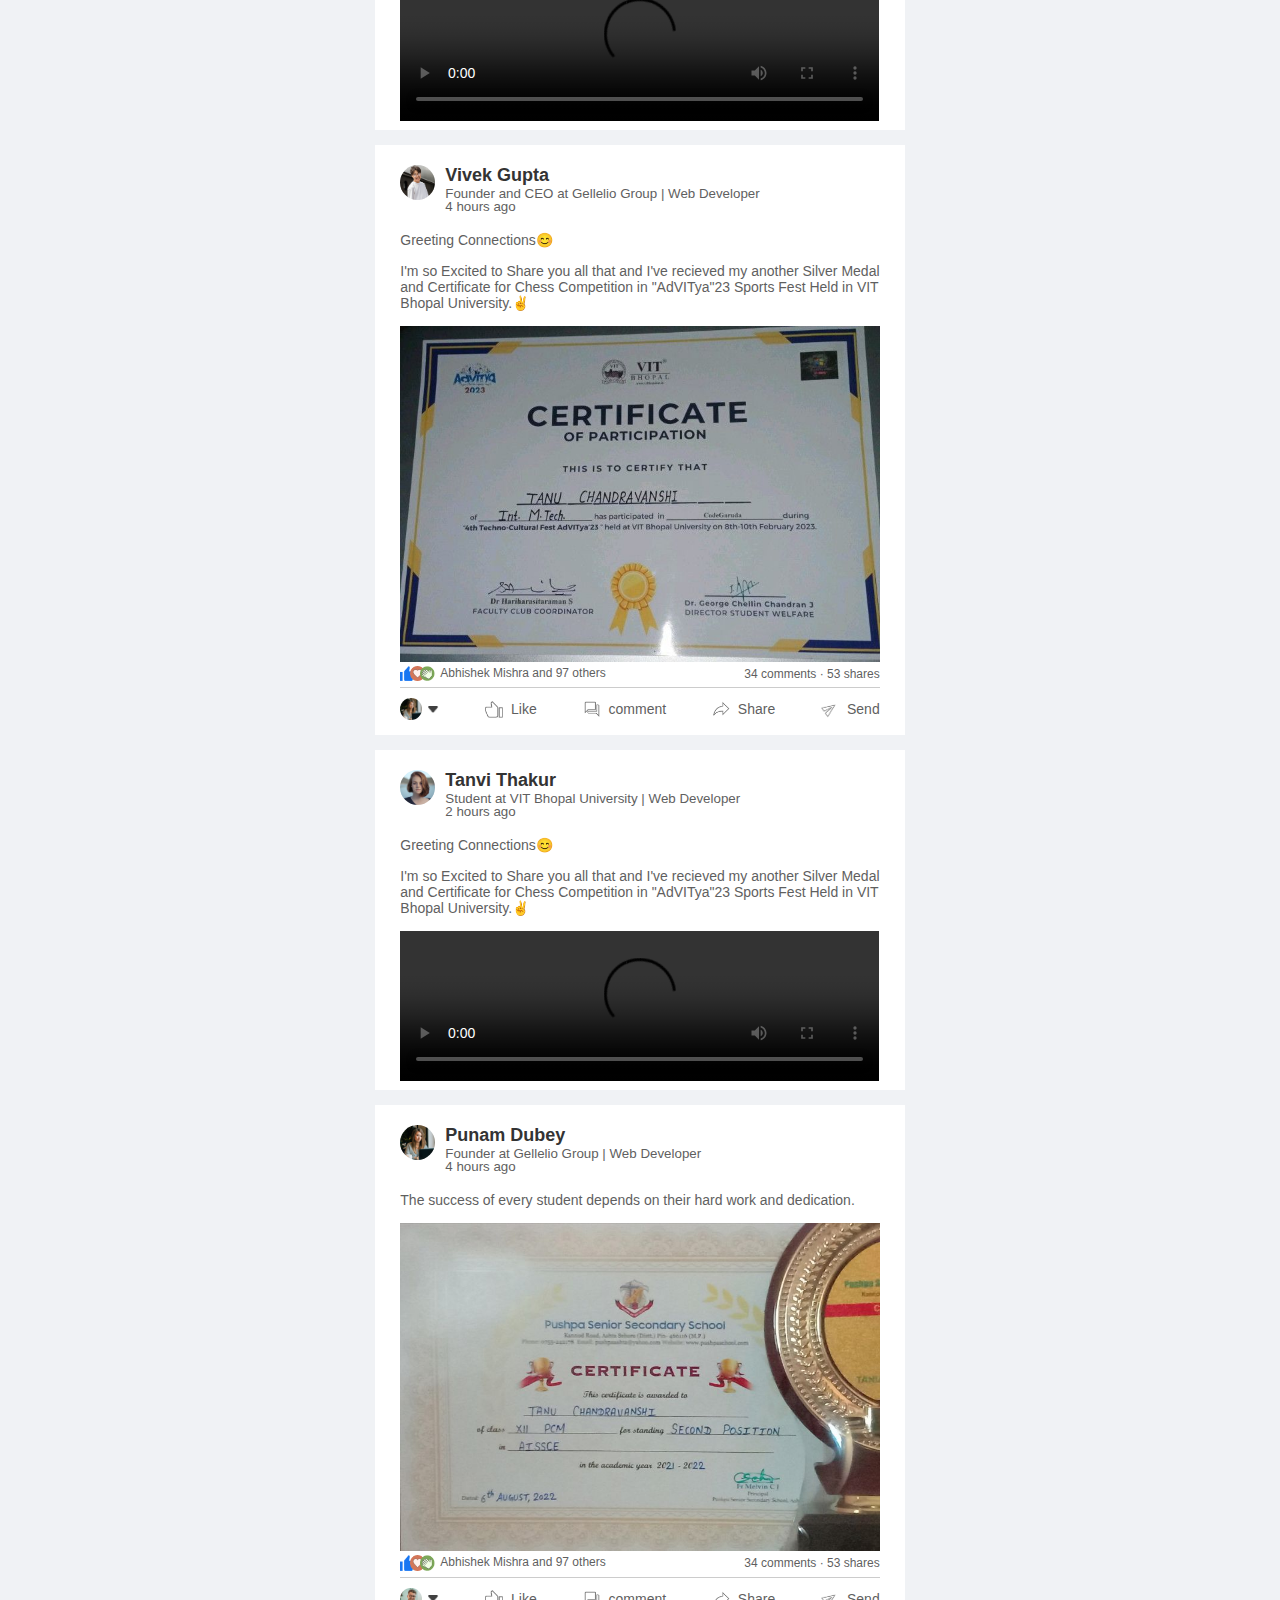
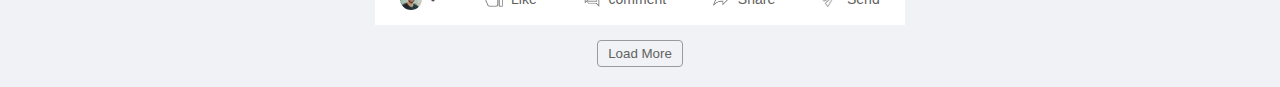
==== commit 392f6363: "index.html" ====
--- a/index.html
+++ b/index.html
@@ -98,11 +98,11 @@
                 <div class="sidebar-profile-info">
                     <img src="images/tr.png">
                     <h1>Tanu Chandravanshi</h1>
-                    <h3>Web Developer at Microsoft</h3>
+                    <h3>Web Developer</h3>
                     <ul>
-                        <li>Your Profile views<span> 52</span></li>
-                        <li>Your Post views<span> 810</span></li>
-                        <li>Your connection views<span> 250</span></li>
+                        <li>Your Profile views<span> 562</span></li>
+                        <li>Your Post views<span> 910</span></li>
+                        <li>Your connection views<span> 750</span></li>
                     </ul>
                 </div>
                 <div class="sidebar-profile-link">
@@ -168,7 +168,7 @@
                     </div>
                 </div>
                 <p>Greeting Connections😊<p>
-                    I'm so Excited to Share you all that and I've recieved my another Silver Medal and Certificate for Chess Competition in "AdVITya"23 Sports Fest Held in VIT Bhopal University.✌</p></p>
+                    I'm so Excited to share with you all that I've received my another Silver Medal and Certificate for Chess Competition in "AdVITya"23 Sports Fest Held in VIT Bhopal University.✌</p></p>
                 <img src="images/c4.jpg" width="100%">
 
                 <div class="post-stats">
@@ -277,7 +277,7 @@
                     </div>
                 </div>
                 <p>Greeting Connections😊<p>
-                    I'm so Excited to Share you all that and I've received my another Silver Medal and Certificate for Chess Competition in "AdVITya"23 Sports Fest Held in VIT Bhopal University.✌</p></p>
+                    I'm so excited to share with you all the "AdVITya"23 Sports Fest Held at VIT Bhopal University.✌</p></p>
                 <video controls autoplay src="images/video2.mp4" width="100%">
 
                 <div class="post-stats">
@@ -432,11 +432,11 @@
                     <img src="images/user-4.png">
                     <div>
                         <h1>Punam Dubey</h1>
-                        <small>Founder and CEO at Gellelio Group | Web Developer </small>
+                        <small>Founder at Gellelio Group | Web Developer </small>
                         <small>4 hours ago</small>
                     </div>
                 </div>
-                <p>The success of every Students depends on their harwork and dedication.</p>
+                <p>The success of every student depends on their hard work and dedication.</p>
                 <img src="images/C9.jpg" width="100%">
 
                 <div class="post-stats">
